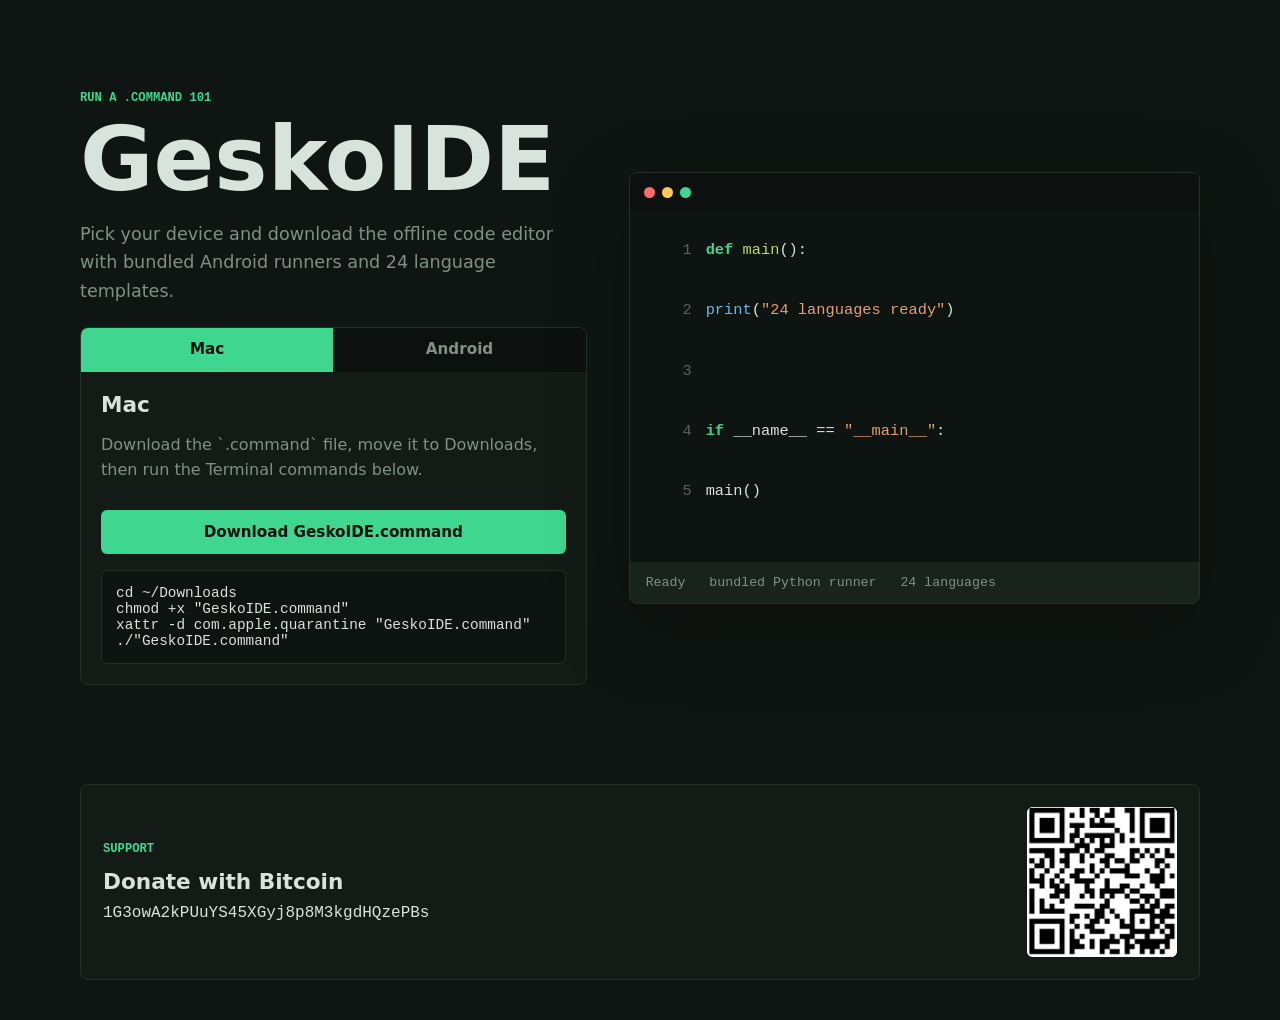
==== docs/index.html @ d0de497c "Move Pages site to docs" ====
<!doctype html>
<html lang="en">
<head>
  <meta charset="utf-8">
  <meta name="viewport" content="width=device-width, initial-scale=1">
  <title>GeskoIDE - Run a .command 101</title>
  <link rel="stylesheet" href="assets/site.css">
</head>
<body>
  <main class="shell">
    <section class="hero" aria-labelledby="title">
      <div class="hero-copy">
        <p class="eyebrow">Run a .command 101</p>
        <h1 id="title">GeskoIDE</h1>
        <p class="intro">Pick your device and download the offline code editor with bundled Android runners and 24 language templates.</p>
        <div class="device-card" aria-label="Choose device">
          <div class="segmented" role="tablist" aria-label="Device">
            <button class="segment active" type="button" data-device="mac" role="tab" aria-selected="true">Mac</button>
            <button class="segment" type="button" data-device="android" role="tab" aria-selected="false">Android</button>
          </div>
          <div class="download-panel" id="mac-panel">
            <h2>Mac</h2>
            <p>Download the `.command` file, move it to Downloads, then run the Terminal commands below.</p>
            <a class="download-button" href="https://github.com/richardjiangs/GeckoIDE/raw/main/GeskoIDE.command" download>Download GeskoIDE.command</a>
            <pre><code>cd ~/Downloads
chmod +x "GeskoIDE.command"
xattr -d com.apple.quarantine "GeskoIDE.command"
./"GeskoIDE.command"</code></pre>
          </div>
          <div class="download-panel hidden" id="android-panel">
            <h2>Android</h2>
            <p>Download the runner APK with bundled Python, JavaScript, basic TypeScript, SQL, Shell, HTML, CSS, Markdown, and JSON support.</p>
            <a class="download-button" href="https://github.com/richardjiangs/GeckoIDE/raw/main/GeskoIDE.apk" download>Download GeskoIDE.apk</a>
            <ol>
              <li>Tap the APK after it finishes downloading.</li>
              <li>Allow installation from this source if Android asks.</li>
              <li>Open GeskoIDE from your app launcher and choose New or Lang.</li>
            </ol>
          </div>
        </div>
      </div>
      <div class="preview" aria-label="GeskoIDE preview">
        <div class="preview-top">
          <span></span><span></span><span></span>
        </div>
        <div class="preview-body">
          <div class="line dim">1</div><div><span class="kw">def</span> <span class="fn">main</span>():</div>
          <div class="line dim">2</div><div>    <span class="bi">print</span>(<span class="str">"24 languages ready"</span>)</div>
          <div class="line dim">3</div><div></div>
          <div class="line dim">4</div><div><span class="kw">if</span> __name__ == <span class="str">"__main__"</span>:</div>
          <div class="line dim">5</div><div>    main()</div>
        </div>
        <div class="preview-status">Ready &nbsp; bundled Python runner &nbsp; 24 languages</div>
      </div>
    </section>

    <section class="support" aria-labelledby="support-title">
      <div>
        <p class="eyebrow">Support</p>
        <h2 id="support-title">Donate with Bitcoin</h2>
        <p class="address">1G3owA2kPUuYS45XGyj8p8M3kgdHQzePBs</p>
      </div>
      <img src="bitcoin-qr.jpg" alt="Bitcoin donation QR code">
    </section>
  </main>
  <script src="assets/site.js"></script>
</body>
</html>
---- docs/assets/site.css ----
:root {
  color-scheme: dark;
  --bg: #0f1512;
  --panel: #131b17;
  --editor: #0e1411;
  --gutter: #0c110f;
  --status: #18231d;
  --hover: #1d2a23;
  --active: #24352c;
  --border: #233129;
  --fg: #d7e3db;
  --dim: #7f9187;
  --faint: #54655c;
  --accent: #3fd68f;
  --accent-dark: #2a9463;
  --error: #ff6b6b;
  --warn: #ffc857;
  --info: #6fb7ff;
}

* {
  box-sizing: border-box;
}

body {
  margin: 0;
  min-height: 100vh;
  font-family: Inter, ui-sans-serif, system-ui, -apple-system, BlinkMacSystemFont, "Segoe UI", sans-serif;
  background: var(--bg);
  color: var(--fg);
}

.shell {
  width: min(1120px, calc(100% - 32px));
  margin: 0 auto;
}

.hero {
  min-height: min(760px, 92vh);
  display: grid;
  grid-template-columns: minmax(0, 0.94fr) minmax(320px, 1.06fr);
  gap: 42px;
  align-items: center;
  padding: 46px 0 30px;
}

.hero > * {
  min-width: 0;
}

.eyebrow {
  margin: 0 0 12px;
  color: var(--accent);
  font: 700 0.76rem/1.2 ui-monospace, SFMono-Regular, Menlo, Monaco, Consolas, monospace;
  text-transform: uppercase;
}

h1 {
  margin: 0;
  font-size: clamp(3.1rem, 7vw, 6.6rem);
  line-height: 0.95;
  letter-spacing: 0;
}

h2 {
  margin: 0 0 10px;
  font-size: 1.35rem;
}

.intro {
  max-width: 520px;
  margin: 18px 0 22px;
  color: var(--dim);
  font-size: 1.1rem;
  line-height: 1.6;
}

.device-card,
.preview,
.support {
  border: 1px solid var(--border);
  background: var(--panel);
  border-radius: 8px;
}

.device-card {
  overflow: hidden;
}

.segmented {
  display: grid;
  grid-template-columns: 1fr 1fr;
  background: var(--gutter);
}

button,
.download-button {
  min-height: 44px;
  border: 0;
  font: 700 0.95rem/1 ui-sans-serif, system-ui, sans-serif;
  cursor: pointer;
}

.segment {
  color: var(--dim);
  background: transparent;
}

.segment.active {
  color: #06120d;
  background: var(--accent);
}

.download-panel {
  padding: 20px;
}

.download-panel p,
.download-panel li {
  color: var(--dim);
  line-height: 1.55;
}

.download-button {
  display: inline-flex;
  align-items: center;
  justify-content: center;
  text-align: center;
  width: 100%;
  margin: 12px 0 16px;
  padding: 0 18px;
  border-radius: 6px;
  color: #06120d;
  background: var(--accent);
  text-decoration: none;
}

pre {
  overflow-x: auto;
  margin: 0;
  padding: 14px;
  color: var(--fg);
  background: var(--editor);
  border: 1px solid var(--border);
  border-radius: 6px;
  white-space: pre-wrap;
  overflow-wrap: anywhere;
}

code {
  font-family: ui-monospace, SFMono-Regular, Menlo, Monaco, Consolas, monospace;
  font-size: 0.9rem;
}

.hidden {
  display: none;
}

.preview {
  overflow: hidden;
  box-shadow: 0 24px 80px rgba(0, 0, 0, 0.28);
}

.preview-top {
  display: flex;
  gap: 7px;
  padding: 14px;
  background: var(--gutter);
}

.preview-top span {
  width: 11px;
  height: 11px;
  border-radius: 50%;
  background: var(--faint);
}

.preview-top span:first-child {
  background: var(--error);
}

.preview-top span:nth-child(2) {
  background: var(--warn);
}

.preview-top span:nth-child(3) {
  background: var(--accent);
}

.preview-body {
  display: grid;
  grid-template-columns: 42px minmax(440px, 1fr);
  gap: 0 14px;
  min-height: 350px;
  overflow-x: auto;
  padding: 24px 20px;
  background: var(--editor);
  font: 0.96rem/1.95 ui-monospace, SFMono-Regular, Menlo, Monaco, Consolas, monospace;
}

.line {
  text-align: right;
  color: var(--faint);
}

.kw {
  color: #45d38a;
  font-weight: 700;
}

.fn {
  color: #bcd96c;
}

.bi {
  color: #6cb8e8;
}

.str {
  color: #e6a06c;
}

.preview-status {
  padding: 12px 16px;
  background: var(--status);
  color: var(--dim);
  font: 0.83rem/1.3 ui-monospace, SFMono-Regular, Menlo, Monaco, Consolas, monospace;
}

.support {
  display: grid;
  grid-template-columns: minmax(0, 1fr) 150px;
  gap: 20px;
  align-items: center;
  margin: 24px 0 40px;
  padding: 22px;
}

.address {
  overflow-wrap: anywhere;
  margin: 0;
  color: var(--fg);
  font-family: ui-monospace, SFMono-Regular, Menlo, Monaco, Consolas, monospace;
}

.support img {
  width: 150px;
  height: 150px;
  object-fit: contain;
  background: #fff;
  border-radius: 6px;
}

@media (max-width: 820px) {
  .shell {
    width: min(100% - 22px, 640px);
  }

  .hero {
    min-height: auto;
    grid-template-columns: 1fr;
    gap: 24px;
    padding-top: 28px;
  }

  .preview-body {
    min-height: 250px;
    grid-template-columns: 34px minmax(0, 1fr);
    padding: 18px 14px;
  }

  .support {
    grid-template-columns: 1fr;
  }
}
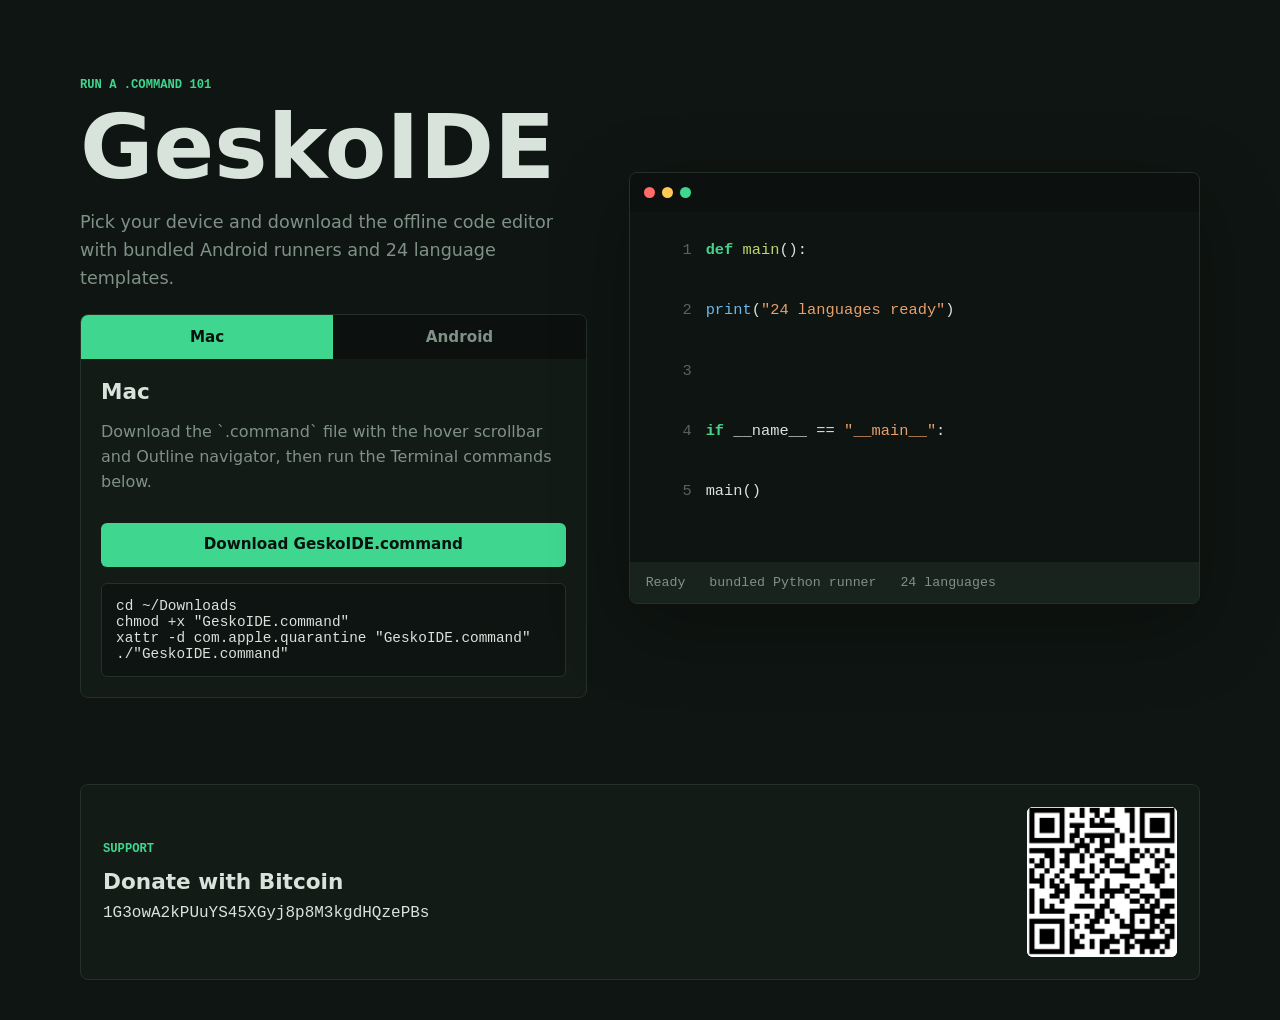
==== commit e6f0f873: "Improve scrolling outline and fixes" ====
--- a/docs/index.html
+++ b/docs/index.html
@@ -20,7 +20,7 @@
           </div>
           <div class="download-panel" id="mac-panel">
             <h2>Mac</h2>
-            <p>Download the `.command` file, move it to Downloads, then run the Terminal commands below.</p>
+            <p>Download the `.command` file with the hover scrollbar and Outline navigator, then run the Terminal commands below.</p>
             <a class="download-button" href="https://github.com/richardjiangs/GeckoIDE/raw/main/GeskoIDE.command" download>Download GeskoIDE.command</a>
             <pre><code>cd ~/Downloads
 chmod +x "GeskoIDE.command"
@@ -29,7 +29,7 @@
           </div>
           <div class="download-panel hidden" id="android-panel">
             <h2>Android</h2>
-            <p>Download the runner APK with bundled Python, JavaScript, basic TypeScript, SQL, Shell, HTML, CSS, Markdown, and JSON support.</p>
+            <p>Download the runner APK with a persistent scrollbar, Outline navigator, stronger Fix button, and bundled Python, Go, JavaScript, basic TypeScript, SQL, Shell, HTML, CSS, Markdown, and JSON support.</p>
             <a class="download-button" href="https://github.com/richardjiangs/GeckoIDE/raw/main/GeskoIDE.apk" download>Download GeskoIDE.apk</a>
             <ol>
               <li>Tap the APK after it finishes downloading.</li>
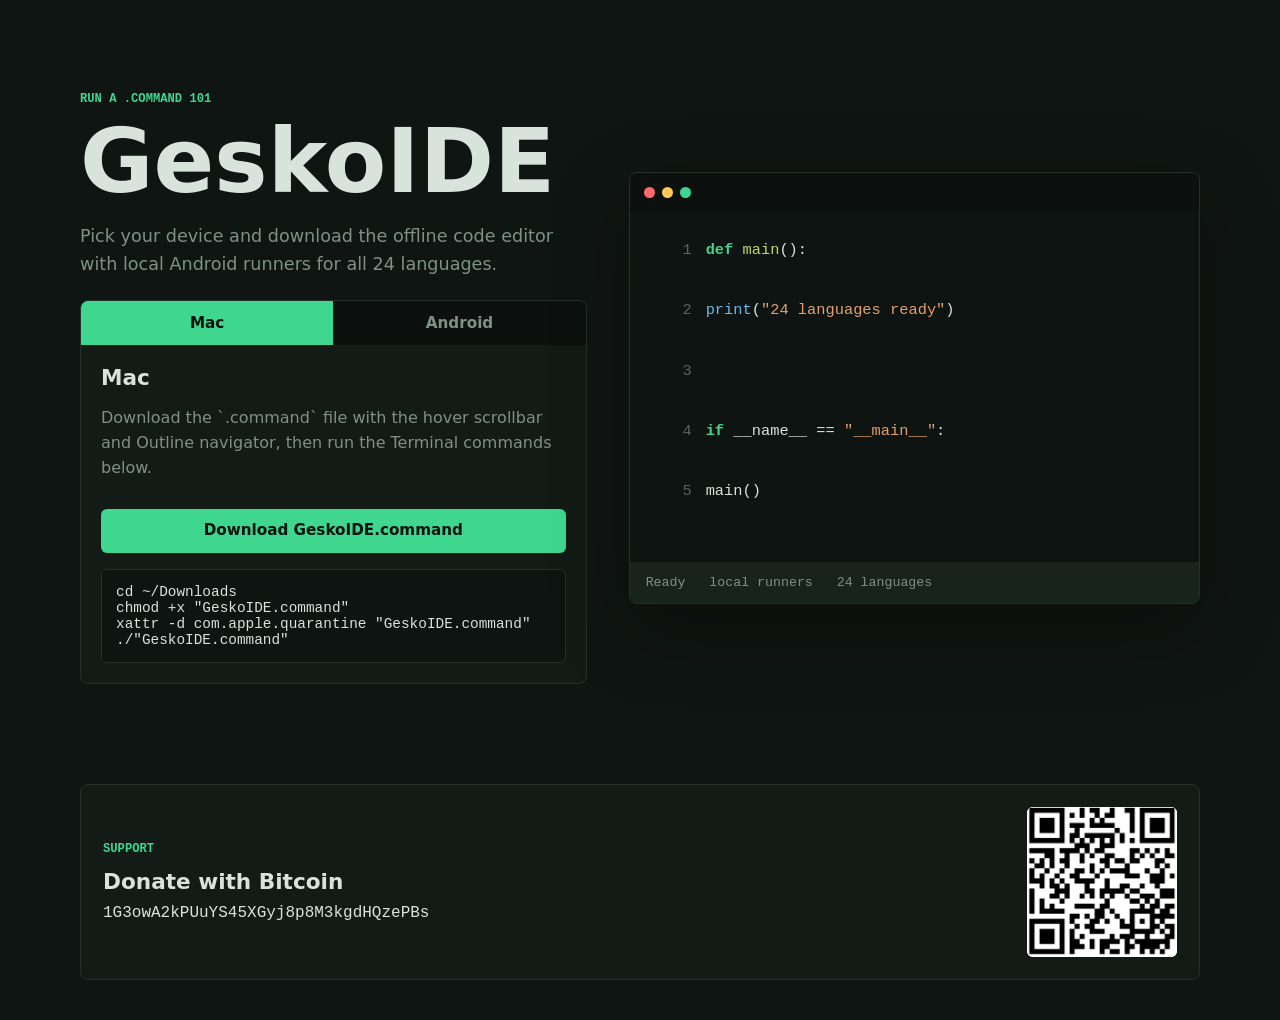
==== commit 92d9f597: "Run all Android languages locally" ====
--- a/docs/index.html
+++ b/docs/index.html
@@ -12,7 +12,7 @@
       <div class="hero-copy">
         <p class="eyebrow">Run a .command 101</p>
         <h1 id="title">GeskoIDE</h1>
-        <p class="intro">Pick your device and download the offline code editor with bundled Android runners and 24 language templates.</p>
+        <p class="intro">Pick your device and download the offline code editor with local Android runners for all 24 languages.</p>
         <div class="device-card" aria-label="Choose device">
           <div class="segmented" role="tablist" aria-label="Device">
             <button class="segment active" type="button" data-device="mac" role="tab" aria-selected="true">Mac</button>
@@ -29,7 +29,7 @@
           </div>
           <div class="download-panel hidden" id="android-panel">
             <h2>Android</h2>
-            <p>Download the runner APK with a persistent scrollbar, Outline navigator, stronger Fix button, and bundled Python, Go, JavaScript, basic TypeScript, SQL, Shell, HTML, CSS, Markdown, and JSON support.</p>
+            <p>Download the stable APK with local Run support for all 24 languages, no server APIs, stronger Check diagnostics, and Debug for every language.</p>
             <a class="download-button" href="https://github.com/richardjiangs/GeckoIDE/raw/main/GeskoIDE.apk" download>Download GeskoIDE.apk</a>
             <ol>
               <li>Tap the APK after it finishes downloading.</li>
@@ -50,7 +50,7 @@
           <div class="line dim">4</div><div><span class="kw">if</span> __name__ == <span class="str">"__main__"</span>:</div>
           <div class="line dim">5</div><div>    main()</div>
         </div>
-        <div class="preview-status">Ready &nbsp; bundled Python runner &nbsp; 24 languages</div>
+        <div class="preview-status">Ready &nbsp; local runners &nbsp; 24 languages</div>
       </div>
     </section>
 
